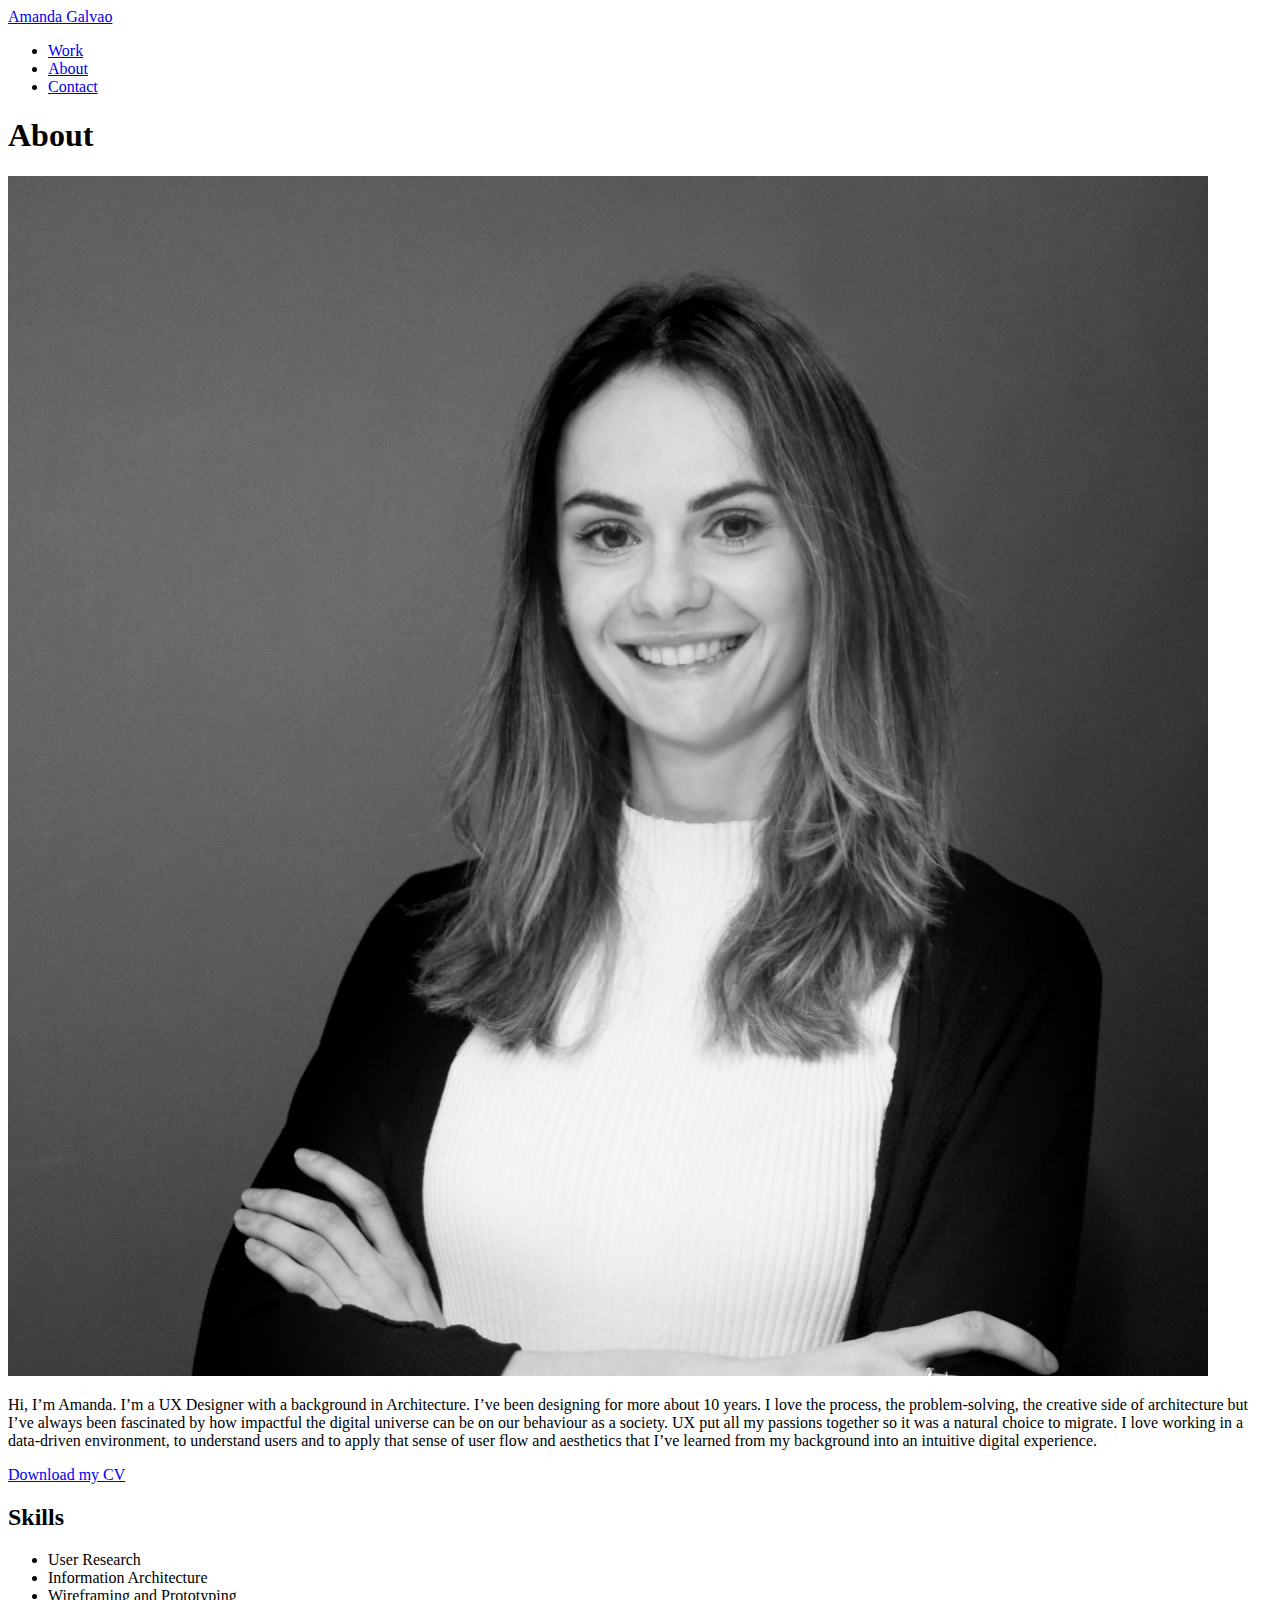
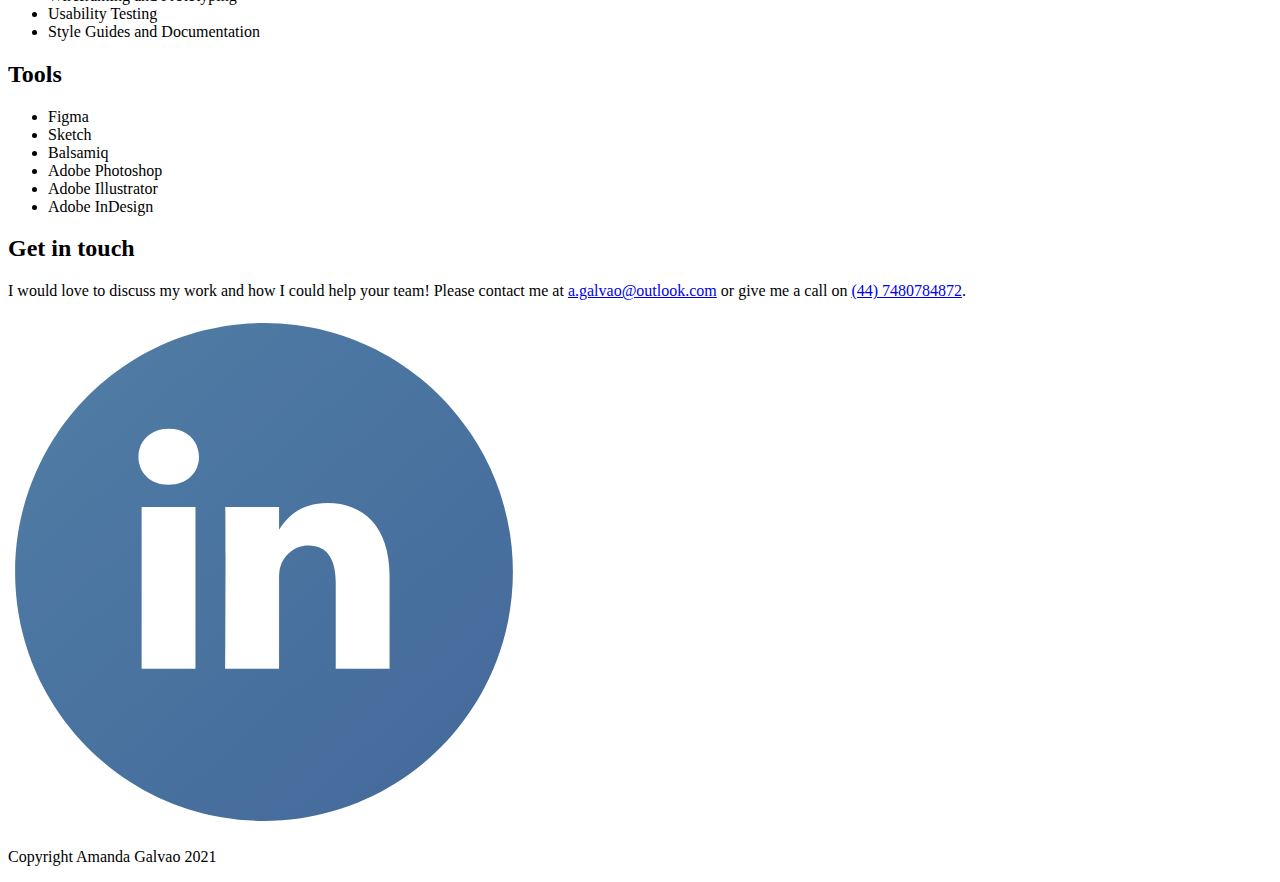
==== about.html @ 9bd33a04 "Initial commit" ====
<!DOCTYPE html>
<html lang="en" dir="ltr">
  <head>
    <meta charset="utf-8">
    <title>About</title>
  </head>

  <body>
     <header>
       <div>
         <a href="#">Amanda Galvao</a>
         <nav>
           <ul>
        <li><a href="index.html">Work</a></li>
        <li><a href="about.html">About</a></li>
        <li><a href="contact.html">Contact</a></li>
      </ul>
      </nav>
    </div>
	</header>
<main>
  <div>
    <div>
      <h1>About</h1>
    </div>
  </div>
  <div>
    <div>
      <div>
       <picture>
        <source srcset="img/about/my-photo@1.png" media="(max-width:767px)">
       <img src="img/about/my-photo@2.png" alt="About Me">
      </picture>
     </div>
     <div>
      <div>
       <p>Hi, I’m Amanda. I’m a UX Designer with a background in Architecture. I’ve been designing for more about 10 years. I love the process, the problem-solving, the creative side of architecture but I’ve always been fascinated by how impactful the digital universe can be on our behaviour as a society. UX put all my passions together so it was a natural choice to migrate. I love working in a data-driven environment, to understand users and to apply that sense of user flow and aesthetics that I’ve learned from my background into an intuitive digital experience.</p>
       <a href="files/cv.pdf" download>Download my CV</a>
      </div>
      <div>
       <div>
        <h2>Skills</h2>
        <div>
         <div>
          <ul>
           <li>User Research</li>
           <li>Information Architecture</li>
           <li>Wireframing and Prototyping</li>
           <li>Usability Testing</li>
           <li>Style Guides and Documentation</li>
          </ul>
         </div>
         <div>
          <h2>Tools</h2>
           <ul>
            <li>Figma</li>
            <li>Sketch</li>
            <li>Balsamiq</li>
            <li>Adobe Photoshop</li>
            <li>Adobe Illustrator</li>
            <li>Adobe InDesign</li>
           </ul>
          </div>
         </div>
       </div>
     </div>
    </div>
</main>


<!--Footer-->
<footer>
      <div><!-- FOOTER TEXT AND BUTTON -->
        <h2>Get in touch</h2>
        <p>I would love to discuss my work and how I could help your team! Please contact me at
          <a href="a.galvao@outlook.com">a.galvao@outlook.com</a> or give me a call on  <a href="tel:+447480784872">(44) 7480784872</a>.
      <div><!-- SOCIAL LINKS -->
         <a href="www.linkedin.com/in/amanda-galvao-de-oliveira" target="_blank">
           <svg enable-background="new 0 0 512 512" height="512" viewBox="0 0 512 512" width="512" xmlns="http://www.w3.org/2000/svg" xmlns:xlink="http://www.w3.org/1999/xlink"><linearGradient id="a"><stop offset="0" stop-color="#517fa6"/><stop offset="1" stop-color="#426699"/></linearGradient><linearGradient id="b" gradientUnits="userSpaceOnUse" x1="8.9756" x2="577.923" xlink:href="#a" y1="-78.99" y2="557.6892"/><linearGradient id="c" gradientUnits="userSpaceOnUse" x1="-20.1191" x2="548.8283" xlink:href="#a" y1="-52.9904" y2="583.6888"/><path d="m271.06 214.363v-.525c-.1.17-.247.36-.347.525z" fill="url(#b)"/><path d="m256 7.098c-137.465 0-248.902 111.437-248.902 248.902s111.437 248.902 248.902 248.902 248.902-111.437 248.902-248.902-111.437-248.902-248.902-248.902zm-68.545 345.704h-53.822v-161.912h53.822zm-26.901-184.008h-.363c-18.058 0-29.755-12.445-29.755-27.992 0-15.886 12.052-27.969 30.465-27.969 18.421 0 29.747 12.083 30.102 27.969.001 15.547-11.68 27.992-30.449 27.992zm221.01 184.011h-53.822v-86.627c0-21.759-7.792-36.613-27.271-36.613-14.875 0-23.725 10.008-27.624 19.687-1.42 3.464-1.783 8.276-1.783 13.125v90.425h-53.83s.718-146.718 0-161.912h53.827v22.948c7.149-11.015 19.927-26.754 48.518-26.754 35.43 0 61.983 23.138 61.986 72.871v92.85z" fill="url(#c)"/></svg></li>
           </svg>
         </a>
       </div>
       <div><!-- COPYRIGHT -->
         <p>Copyright Amanda Galvao 2021</p>
       </div>
     </div>
     </footer>
   </body>
 </html>
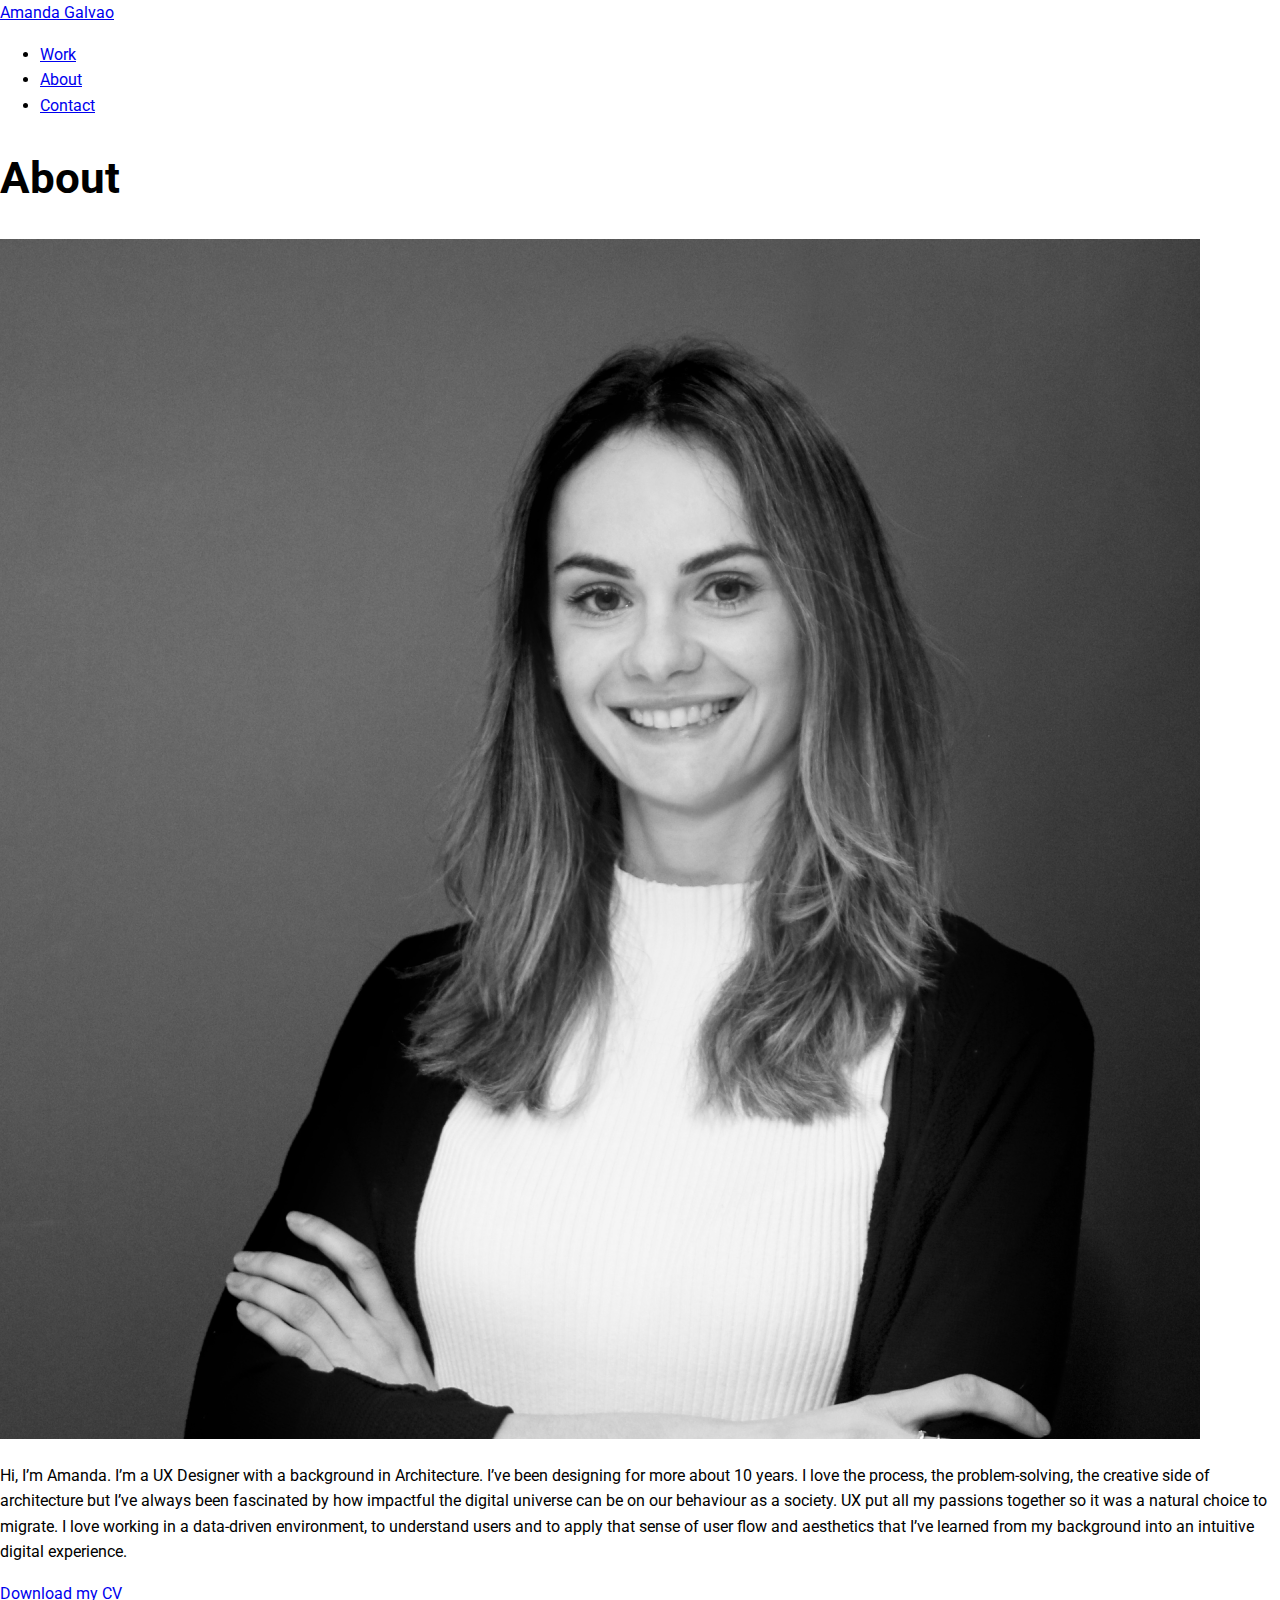
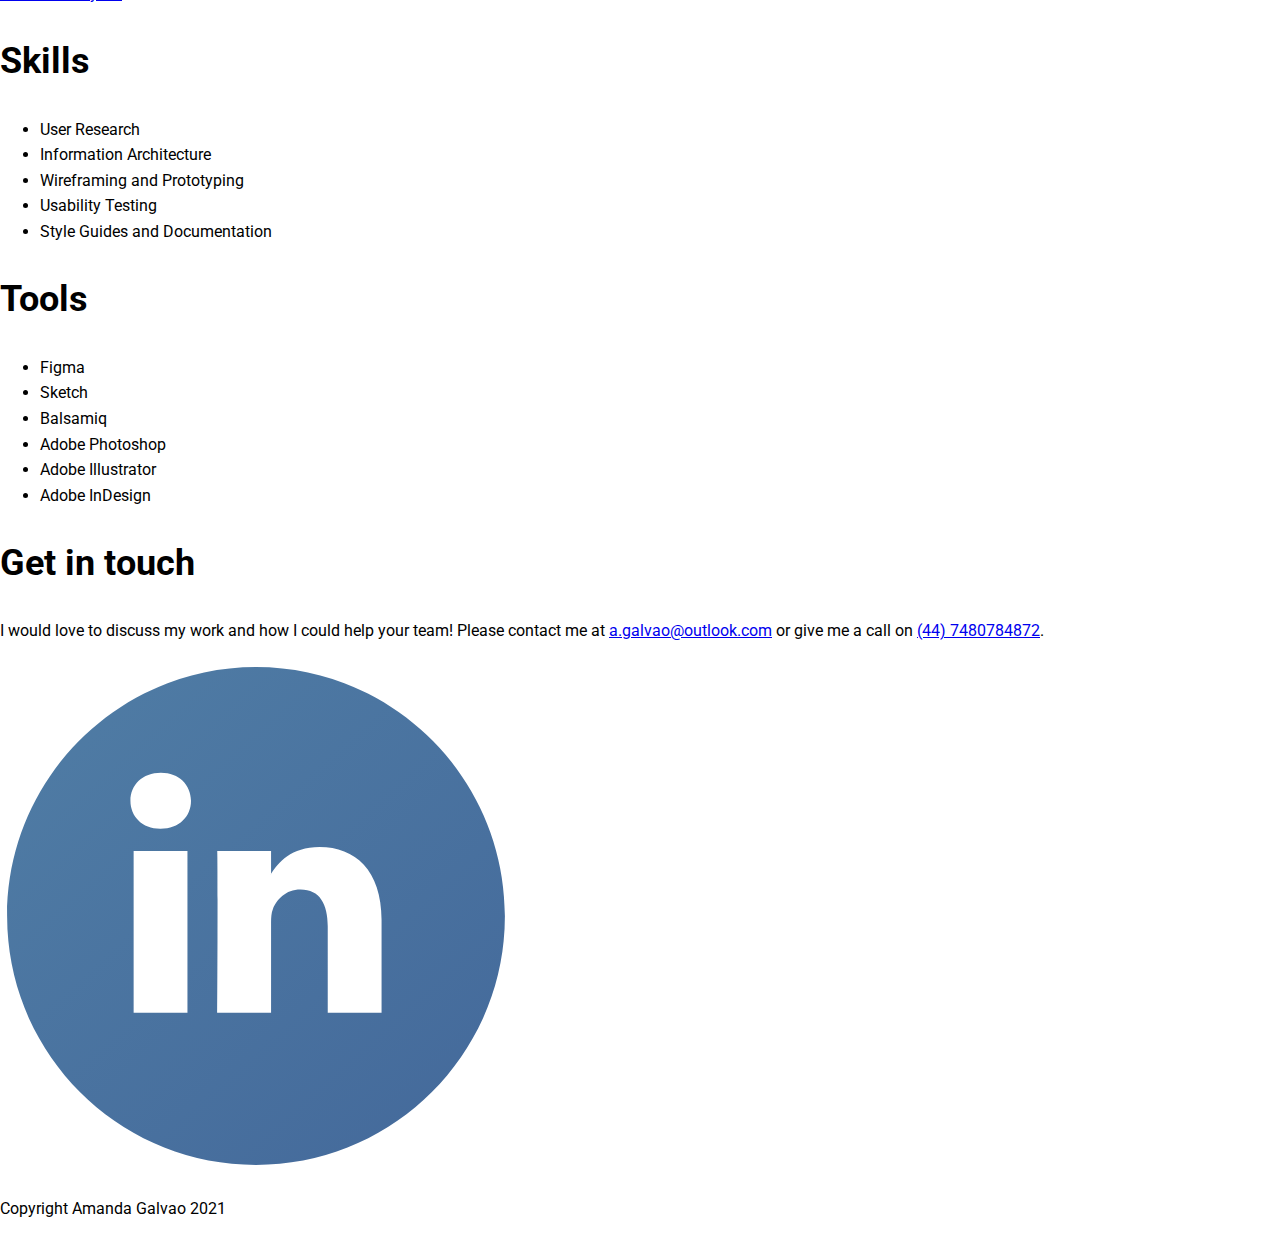
==== commit 75e56433: "Fixed <div>s" ====
--- a/about.html
+++ b/about.html
@@ -1,89 +1,106 @@
 <!DOCTYPE html>
 <html lang="en" dir="ltr">
-  <head>
-    <meta charset="utf-8">
-    <title>About</title>
-  </head>
 
-  <body>
-     <header>
-       <div>
-         <a href="#">Amanda Galvao</a>
-         <nav>
-           <ul>
-        <li><a href="index.html">Work</a></li>
-        <li><a href="about.html">About</a></li>
-        <li><a href="contact.html">Contact</a></li>
-      </ul>
+<head>
+  <link rel="stylesheet" type="text/css" href="css/normalize.css">
+  <link rel="stylesheet" type="text/css" href="css/style.css">
+  <meta charset="utf-8">
+  <title>Amanda Galvao | UX/UI Designer</title>
+  <!-- RESPONSIVE SCALING -->
+  <meta name="viewport" content="width=device-width, initial-scale=1">
+  <!-- FONT IMPORT -->
+  <style>
+    @import url('https://fonts.googleapis.com/css2?family=Lato:wght@300;400&family=Roboto:wght@300&display=swap');
+  </style>
+</head>
+
+<body {font-family: 'Lato' , sans-serif;}>
+  <header>
+    <div>
+      <a href="#">Amanda Galvao</a>
+      <nav>
+        <ul>
+          <li><a href="index.html">Work</a></li>
+          <li><a href="about.html">About</a></li>
+          <li><a href="contact.html">Contact</a></li>
+        </ul>
       </nav>
     </div>
-	</header>
-<main>
-  <div>
-    <div>
-      <h1>About</h1>
+  </header>
+
+  <main>
+    <div class="section">
+      <div class="container">
+        <h1>About</h1>
+        <picture>
+          <source srcset="img/about/my-photo@1.png" media="(max-width:767px)">
+          <img src="img/about/my-photo@2.png" alt="About Me">
+        </picture>
+        <div>
+          <p>Hi, I’m Amanda. I’m a UX Designer with a background in Architecture. I’ve been designing for more about 10 years. I love the process, the problem-solving, the creative side of architecture but I’ve always been fascinated by how
+            impactful the digital universe can be on our behaviour as a society. UX put all my passions together so it was a natural choice to migrate. I love working in a data-driven environment, to understand users and to apply that sense of user
+            flow and aesthetics that I’ve learned from my background into an intuitive digital experience.</p>
+          <a href="files/cv.pdf" download>Download my CV</a>
+        </div>
+        <div class="row">
+          <div class="column">
+            <h2>Skills</h2>
+            <ul>
+              <li>User Research</li>
+              <li>Information Architecture</li>
+              <li>Wireframing and Prototyping</li>
+              <li>Usability Testing</li>
+              <li>Style Guides and Documentation</li>
+            </ul>
+          </div>
+          <div class="column">
+            <h2>Tools</h2>
+            <ul>
+              <li>Figma</li>
+              <li>Sketch</li>
+              <li>Balsamiq</li>
+              <li>Adobe Photoshop</li>
+              <li>Adobe Illustrator</li>
+              <li>Adobe InDesign</li>
+            </ul>
+          </div>
+        </div>
+      </div>
     </div>
-  </div>
-  <div>
-    <div>
-      <div>
-       <picture>
-        <source srcset="img/about/my-photo@1.png" media="(max-width:767px)">
-       <img src="img/about/my-photo@2.png" alt="About Me">
-      </picture>
-     </div>
-     <div>
-      <div>
-       <p>Hi, I’m Amanda. I’m a UX Designer with a background in Architecture. I’ve been designing for more about 10 years. I love the process, the problem-solving, the creative side of architecture but I’ve always been fascinated by how impactful the digital universe can be on our behaviour as a society. UX put all my passions together so it was a natural choice to migrate. I love working in a data-driven environment, to understand users and to apply that sense of user flow and aesthetics that I’ve learned from my background into an intuitive digital experience.</p>
-       <a href="files/cv.pdf" download>Download my CV</a>
-      </div>
-      <div>
-       <div>
-        <h2>Skills</h2>
-        <div>
-         <div>
-          <ul>
-           <li>User Research</li>
-           <li>Information Architecture</li>
-           <li>Wireframing and Prototyping</li>
-           <li>Usability Testing</li>
-           <li>Style Guides and Documentation</li>
-          </ul>
-         </div>
-         <div>
-          <h2>Tools</h2>
-           <ul>
-            <li>Figma</li>
-            <li>Sketch</li>
-            <li>Balsamiq</li>
-            <li>Adobe Photoshop</li>
-            <li>Adobe Illustrator</li>
-            <li>Adobe InDesign</li>
-           </ul>
-          </div>
-         </div>
-       </div>
-     </div>
-    </div>
-</main>
+  </main>
 
 
-<!--Footer-->
-<footer>
-      <div><!-- FOOTER TEXT AND BUTTON -->
-        <h2>Get in touch</h2>
-        <p>I would love to discuss my work and how I could help your team! Please contact me at
-          <a href="a.galvao@outlook.com">a.galvao@outlook.com</a> or give me a call on  <a href="tel:+447480784872">(44) 7480784872</a>.
-      <div><!-- SOCIAL LINKS -->
-         <a href="www.linkedin.com/in/amanda-galvao-de-oliveira" target="_blank">
-           <svg enable-background="new 0 0 512 512" height="512" viewBox="0 0 512 512" width="512" xmlns="http://www.w3.org/2000/svg" xmlns:xlink="http://www.w3.org/1999/xlink"><linearGradient id="a"><stop offset="0" stop-color="#517fa6"/><stop offset="1" stop-color="#426699"/></linearGradient><linearGradient id="b" gradientUnits="userSpaceOnUse" x1="8.9756" x2="577.923" xlink:href="#a" y1="-78.99" y2="557.6892"/><linearGradient id="c" gradientUnits="userSpaceOnUse" x1="-20.1191" x2="548.8283" xlink:href="#a" y1="-52.9904" y2="583.6888"/><path d="m271.06 214.363v-.525c-.1.17-.247.36-.347.525z" fill="url(#b)"/><path d="m256 7.098c-137.465 0-248.902 111.437-248.902 248.902s111.437 248.902 248.902 248.902 248.902-111.437 248.902-248.902-111.437-248.902-248.902-248.902zm-68.545 345.704h-53.822v-161.912h53.822zm-26.901-184.008h-.363c-18.058 0-29.755-12.445-29.755-27.992 0-15.886 12.052-27.969 30.465-27.969 18.421 0 29.747 12.083 30.102 27.969.001 15.547-11.68 27.992-30.449 27.992zm221.01 184.011h-53.822v-86.627c0-21.759-7.792-36.613-27.271-36.613-14.875 0-23.725 10.008-27.624 19.687-1.42 3.464-1.783 8.276-1.783 13.125v90.425h-53.83s.718-146.718 0-161.912h53.827v22.948c7.149-11.015 19.927-26.754 48.518-26.754 35.43 0 61.983 23.138 61.986 72.871v92.85z" fill="url(#c)"/></svg></li>
-           </svg>
-         </a>
-       </div>
-       <div><!-- COPYRIGHT -->
-         <p>Copyright Amanda Galvao 2021</p>
-       </div>
-     </div>
-     </footer>
-   </body>
- </html>
+  <!--Footer-->
+  <footer>
+    <div class="section">
+      <div class="container">
+      <!-- FOOTER TEXT AND BUTTON -->
+      <h2>Get in touch</h2>
+      <p>I would love to discuss my work and how I could help your team! Please contact me at
+        <a href="a.galvao@outlook.com">a.galvao@outlook.com</a> or give me a call on <a href="tel:+447480784872">(44) 7480784872</a>.
+      <div>
+        <!-- SOCIAL LINKS -->
+        <a href="www.linkedin.com/in/amanda-galvao-de-oliveira" target="_blank">
+          <svg enable-background="new 0 0 512 512" height="512" viewBox="0 0 512 512" width="512" xmlns="http://www.w3.org/2000/svg" xmlns:xlink="http://www.w3.org/1999/xlink">
+            <linearGradient id="a">
+              <stop offset="0" stop-color="#517fa6" />
+              <stop offset="1" stop-color="#426699" />
+            </linearGradient>
+            <linearGradient id="b" gradientUnits="userSpaceOnUse" x1="8.9756" x2="577.923" xlink:href="#a" y1="-78.99" y2="557.6892" />
+            <linearGradient id="c" gradientUnits="userSpaceOnUse" x1="-20.1191" x2="548.8283" xlink:href="#a" y1="-52.9904" y2="583.6888" />
+            <path d="m271.06 214.363v-.525c-.1.17-.247.36-.347.525z" fill="url(#b)" />
+            <path
+              d="m256 7.098c-137.465 0-248.902 111.437-248.902 248.902s111.437 248.902 248.902 248.902 248.902-111.437 248.902-248.902-111.437-248.902-248.902-248.902zm-68.545 345.704h-53.822v-161.912h53.822zm-26.901-184.008h-.363c-18.058 0-29.755-12.445-29.755-27.992 0-15.886 12.052-27.969 30.465-27.969 18.421 0 29.747 12.083 30.102 27.969.001 15.547-11.68 27.992-30.449 27.992zm221.01 184.011h-53.822v-86.627c0-21.759-7.792-36.613-27.271-36.613-14.875 0-23.725 10.008-27.624 19.687-1.42 3.464-1.783 8.276-1.783 13.125v90.425h-53.83s.718-146.718 0-161.912h53.827v22.948c7.149-11.015 19.927-26.754 48.518-26.754 35.43 0 61.983 23.138 61.986 72.871v92.85z"
+              fill="url(#c)" />
+          </svg></li>
+          </svg>
+        </a>
+      </div>
+        <!-- COPYRIGHT -->
+        <p>Copyright Amanda Galvao 2021</p>
+      </div>
+    </div>
+  </footer>
+</body>
+
+</html>
--- a/css/style.css
+++ b/css/style.css
@@ -0,0 +1,35 @@
+/*
+Colors used:
+Primary Color (Purple): #674EA7;
+Secondary Color (Green): #0097A7;
+*/
+
+body {
+  font-family: 'Roboto', sans-serif;
+  font-size: 16px; /* Sets the font size to 16px */
+  font-weight: 400; /* Sets the font weight to 400 */
+  line-height: 1.6; /* Sets the line-height to 1.6 * the font-size */
+  color: #000000;
+}
+
+h1, h2, h3, h4 {
+  line-height: 1.4;
+}
+h1 {
+  font-size: 2.75em;
+  font-weight: 700;
+}
+
+h2 {
+  font-size: 2.25em;
+  font-weight: 700;
+}
+
+h3 {
+  font-size: 1.75em;
+  font-weight: 400;
+}
+h4 {
+  font-size: 1.35em;
+  font-weight: 400;
+}
